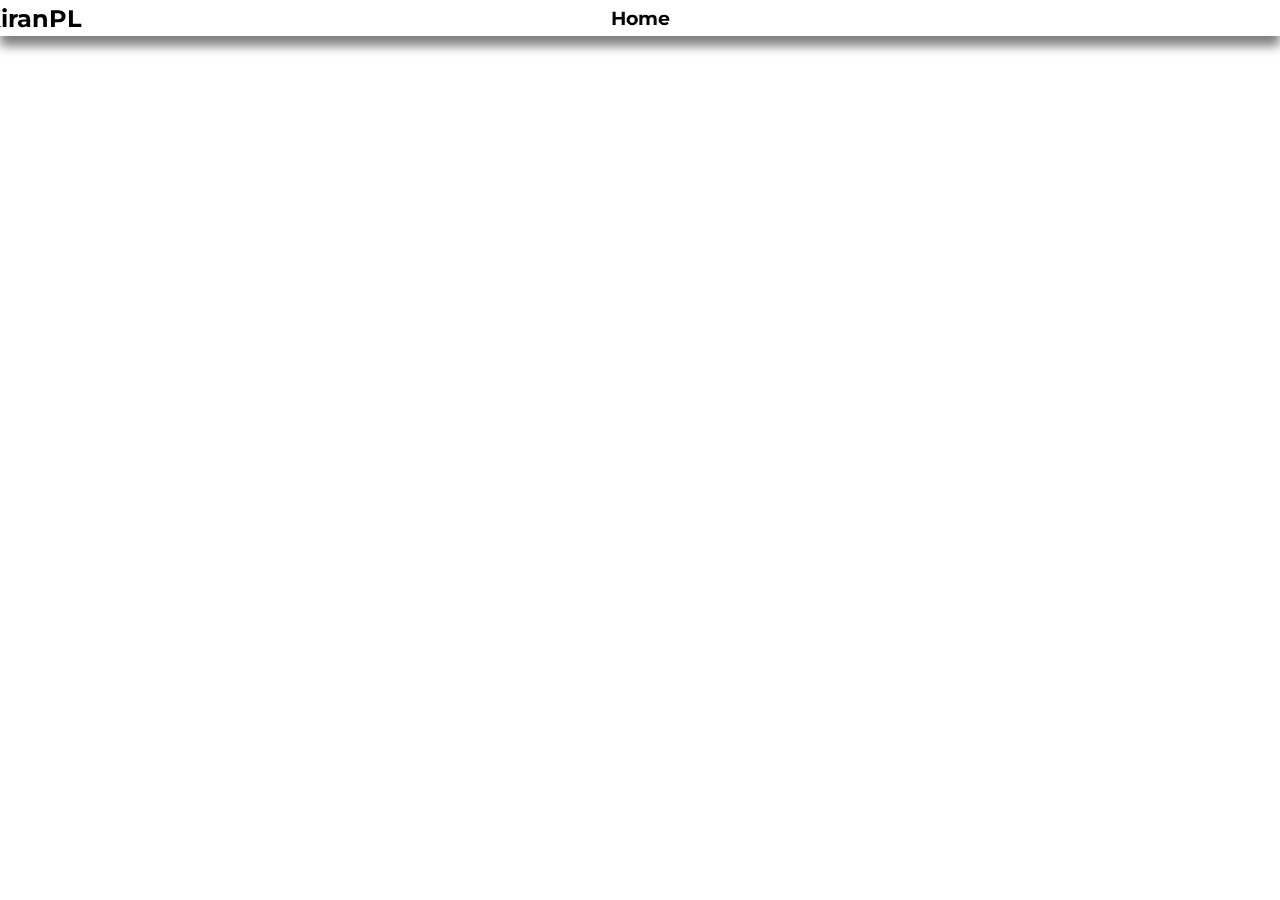
==== index.html @ 4ae344c5 "save 1" ====
<!DOCTYPE html>
<html lang="en-ca">

<head>
    <title>Kiran's Website</title>
    <link rel="apple-touch-icon" sizes="180x180" href="assets/apple-touch-icon.png">
    <link rel="icon" type="image/png" sizes="32x32" href="assets/favicon-32x32.png">
    <link rel="icon" type="image/png" sizes="16x16" href="assets/favicon-16x16.png">
    <link rel="manifest" href="assets/site.webmanifest">
    <link rel="preconnect" href="https://fonts.gstatic.com">
    <link rel="stylesheet" href="https://fonts.googleapis.com/css2?family=Montserrat:wght@200&display=swap">
    <link rel="stylesheet" href="assets/global.css">
</head>
<body>
    <div id="nav" class="globalnav light1">
        <h2 class="normaltext lighttxt logotext">KiranPL</h2>
    <a href="index.html">
        <h3 class="normaltext lighttxt navtext">Home</h2>
    </a>

    </div>
</body>
</html>
---- assets/global.css ----
.globalnav{
    text-align: center;
    width: 100%;
    height: 4%;
    position: fixed;
    box-shadow: 0px 10px 10px grey;
}

.light1{
    background-color: rgb(255, 255, 255);
}

html{
    margin: 0;
}

body{
    margin: 0;
}



.normaltext{
    font-family: 'Montserrat', sans-serif;
}


.lighttxt{
    color: black;
}

.logotext{
    text-align: left;
    padding-left: 5%;
    margin: 0;
    position: absolute;
    top: 50%;
    -ms-transform: translate(-50%, -50%);
    transform: translate(-50%, -50%);

}


.navtext{
    text-align: center;
    margin: 0;
    position: absolute;
    top: 50%;
    left: 50%;
    -ms-transform: translate(-50%, -50%);
    transform: translate(-50%, -50%);
    text-decoration: none;

}
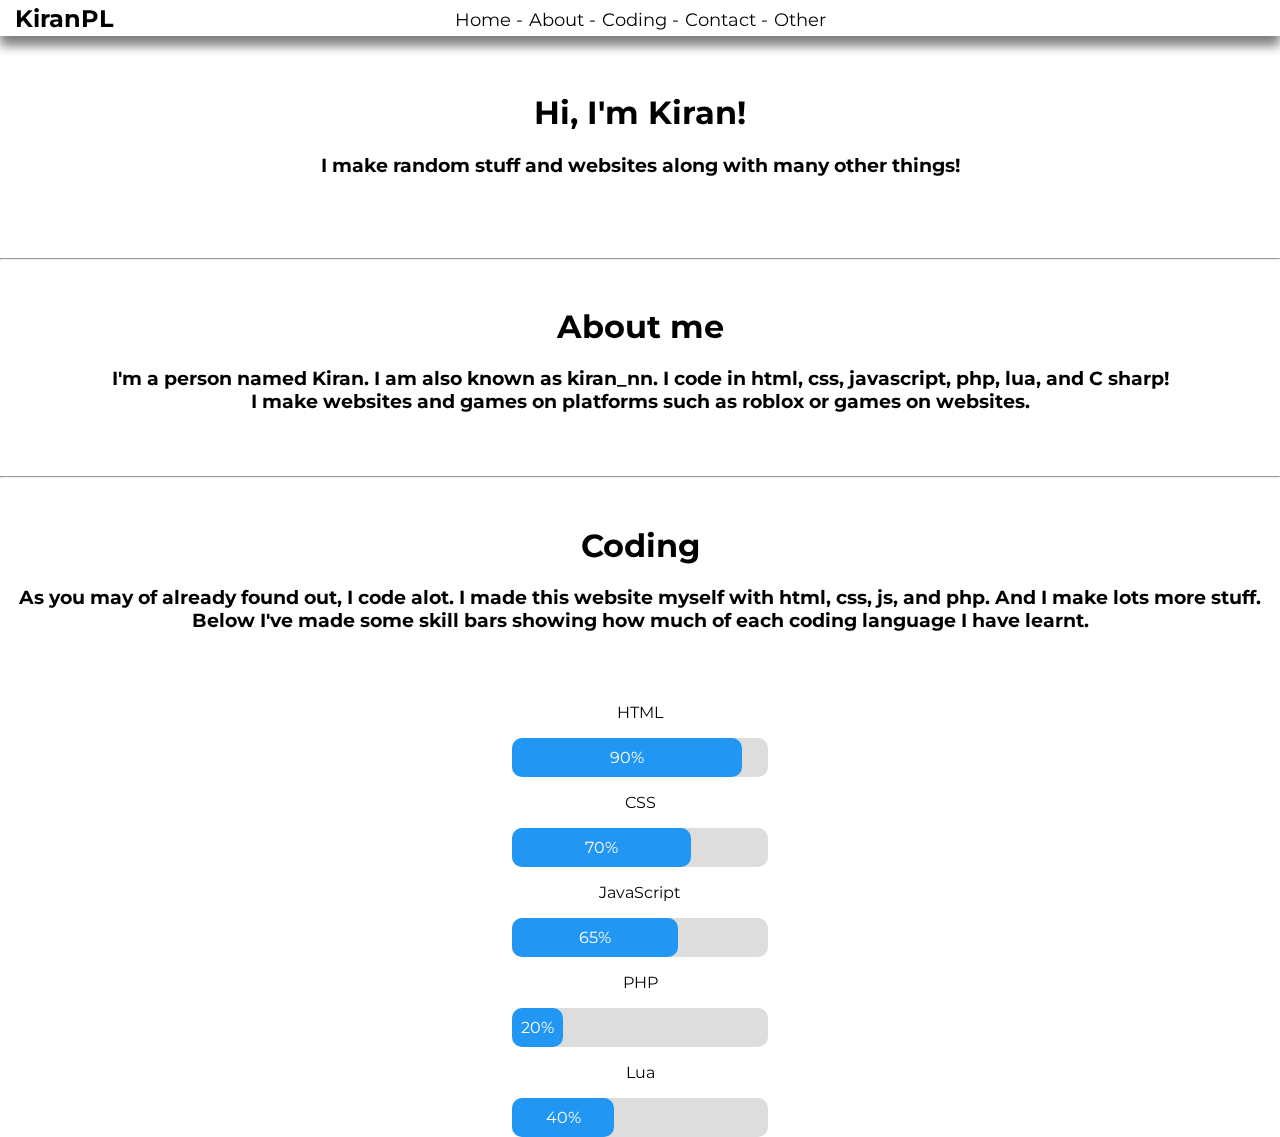
==== commit 4b0d6ee0: "added intro, about and coding parts aswell as the php form handler" ====
--- a/index.html
+++ b/index.html
@@ -6,18 +6,126 @@
     <link rel="apple-touch-icon" sizes="180x180" href="assets/apple-touch-icon.png">
     <link rel="icon" type="image/png" sizes="32x32" href="assets/favicon-32x32.png">
     <link rel="icon" type="image/png" sizes="16x16" href="assets/favicon-16x16.png">
-    <link rel="manifest" href="assets/site.webmanifest">
     <link rel="preconnect" href="https://fonts.gstatic.com">
     <link rel="stylesheet" href="https://fonts.googleapis.com/css2?family=Montserrat:wght@200&display=swap">
     <link rel="stylesheet" href="assets/global.css">
-</head>
-<body>
+    <meta name="viewport" content="width=device-width, initial-scale=1">
+    <link rel="stylesheet" href="https://unpkg.com/aos@next/dist/aos.css" />
+
+    <script src="https://ajax.googleapis.com/ajax/libs/jquery/3.5.1/jquery.min.js"></script>
     <div id="nav" class="globalnav light1">
-        <h2 class="normaltext lighttxt logotext">KiranPL</h2>
-    <a href="index.html">
-        <h3 class="normaltext lighttxt navtext">Home</h2>
-    </a>
+        <h2 onclick="change()" style="cursor: pointer;"id="logotochange" class="normaltext lighttxt logotext">KiranPL</h2>
+        <div class="containment navtext">
+            <a href="index.html" class="normaltext lighttxt anchorlinksnav">Home -</a>
+
+            <a href="#about" class="normaltext lighttxt anchorlinksnav">About -</a>
+
+            <a href="#coding" class="normaltext lighttxt anchorlinksnav">Coding -</a>
+
+            <a href="#contact" class="normaltext lighttxt anchorlinksnav">Contact -</a>
+
+            <a href="#other" class="normaltext lighttxt anchorlinksnav">Other</a>
+
+        </div>
 
     </div>
+
+</head>
+
+<body>
+    <div id="snackbar">Some text some message..</div>
+
+    <br>
+    <br>
+    <br>
+    <br>
+    <h1 class="h1 normaltext lighttxt" data-aos="fade-up"data-aos-duration="3000">Hi, I'm Kiran!</h1>
+    <h3 class="h1 normaltext lighttxt"data-aos="fade-up"data-aos-duration="3000" >I make random stuff and websites along with many other things!</h3>
+<br>
+<br>
+<br>
+<hr data-aos="fade-up"data-aos-duration="3000" >
+<br>
+<h1 id="about" class="h1 normaltext lighttxt" data-aos="fade-up"data-aos-duration="3000" >About me</h1>
+<h3 data-aos="fade-up"data-aos-duration="3000"  class="h1 normaltext lighttxt">I'm a person named Kiran. I am also known as kiran_nn. I code in html, css, javascript, php, lua, and C sharp! <br> I make websites and games on platforms such as roblox or games on websites. </h3>
+<br>
+<br>
+<hr data-aos="fade-up"data-aos-duration="3000" >
+<br>
+
+<h1 class="h1 normaltext lighttxt" data-aos="fade-up"data-aos-duration="3000">Coding</h1>
+<h3 class="h1 normaltext lighttxt"data-aos="fade-up"data-aos-duration="3000" >As you may of already found out, I code alot. I made this website myself with html, css, js, and php. And I make lots more stuff. <br>  Below I've made some skill bars showing how much of each coding language I have learnt. 
+</h3>
+<br>
+<br>
+
+<div data-aos="fade-up"data-aos-duration="3000" class="center">
+
+    <p class="normaltext lighttxt">HTML</p>
+<div class="container">
+  <div class="normaltext lighttxt skills html">90%</div>
+</div>
+
+<p class="normaltext lighttxt">CSS</p>
+<div class="container">
+  <div class="normaltext lighttxt skills css">70%</div>
+</div>
+
+<p class="normaltext lighttxt">JavaScript</p>
+<div class="container">
+  <div class="normaltext lighttxt skills js">65%</div>
+</div>
+
+<p class="normaltext lighttxt">PHP</p>
+<div class="container">
+  <div class="normaltext lighttxt skills php">20%</div>
+</div>
+
+<p class="normaltext lighttxt">Lua</p>
+<div class="container">
+  <div class="normaltext lighttxt skills lua">40%</div>
+</div>
+
+</div>
+
+
+<script>
+    function change(){
+        let randomizer = Math.floor(Math.random() *7)
+        let list = ["KiranPL","Kiran_nn","Kiran","Portfolio","Randomness","Objects","e"]
+        document.getElementById("logotochange").innerHTML = list[randomizer]
+    }
+
+    function snackbar(txt,clr) {
+  // Get the snackbar DIV
+  var x = document.getElementById("snackbar");
+
+  // Add the "show" class to DIV
+  x.className = "show";
+  x.innerHTML = txt;
+  x.style.backgroundColor = clr
+  // After 3 seconds, remove the show class from DIV
+  setTimeout(function(){ x.className = x.className.replace("show", ""); }, 3000);
+}
+
+
+const queryString = window.location.search;
+const urlParams = new URLSearchParams(queryString);
+if (urlParams.has('req')){
+
+    if (urlParams.get('req') == "formsubmit"){
+        snackbar("Successfully Contacted.","#00c24a")
+    }else if (urlParams.get('req') == "formfail"){
+        snackbar("Contact failure.","#c20300")
+    }
+
+}
+</script>
+<script src="https://unpkg.com/aos@next/dist/aos.js"></script>
+<script>
+  AOS.init();
+</script>
+
 </body>
+
 </html>--- a/assets/global.css
+++ b/assets/global.css
@@ -12,12 +12,19 @@
 
 html{
     margin: 0;
+    height: 100%;
+	scroll-behavior: smooth;
+
 }
 
 body{
     margin: 0;
 }
-
+@media screen and (prefers-reduced-motion: reduce) {
+	html {
+		scroll-behavior: auto;
+	}
+}
 
 
 .normaltext{
@@ -29,9 +36,22 @@
     color: black;
 }
 
+.h1{
+
+    text-align: center;
+}
+
+.lightico{
+    color: black;
+}
+
+.darkico{
+    color: white;
+}
+
 .logotext{
     text-align: left;
-    padding-left: 5%;
+    left: 3%;
     margin: 0;
     position: absolute;
     top: 50%;
@@ -41,14 +61,155 @@
 }
 
 
+@media only screen and (max-width: 900px) {
+    .logotext {
+        text-align: left;
+        left: 20%;
+        margin: 0;
+        position: absolute;
+        top: 50%;
+        -ms-transform: translate(-50%, -50%);
+        transform: translate(-50%, -50%);
+        }
+  }
+  
+  @media only screen and (max-width: 1730px) {
+    .logotext {
+        text-align: left;
+        left: 5%;
+        margin: 0;
+        position: absolute;
+        top: 50%;
+        -ms-transform: translate(-50%, -50%);
+        transform: translate(-50%, -50%);
+        }
+  }
+
+
+
+
 .navtext{
-    text-align: center;
-    margin: 0;
     position: absolute;
+    text-decoration: none;
+    font-size: x-large;
     top: 50%;
     left: 50%;
     -ms-transform: translate(-50%, -50%);
     transform: translate(-50%, -50%);
+  
+
+}
+
+#hash{
+    color: black;
+    top: 200%;
+    padding-top: 10000px;
+}
+
+.hash{
+    color: black;
+    bottom: 200%;
+}
+
+.wave1{
+    padding-top: 20%;
+    padding-bottom: 0;
+    margin: 0;
+}
+
+.wavebottom{
+    background-color: #0099ff;
+    margin: 0;
+    height: 100px;
+}
+/* The snackbar - position it at the bottom and in the middle of the screen */
+#snackbar {
+    visibility: hidden; /* Hidden by default. Visible on click */
+    min-width: 250px; /* Set a default minimum width */
+    margin-left: -125px; /* Divide value of min-width by 2 */
+     /* Black background color */
+    color: #fff; /* White text color */
+    text-align: center; /* Centered text */
+    border-radius: 2px; /* Rounded borders */
+    padding: 16px; /* Padding */
+    position: fixed; /* Sit on top of the screen */
+    z-index: 1; /* Add a z-index if needed */
+    left: 50%; /* Center the snackbar */
+    bottom: 30px; /* 30px from the bottom */
+    font-family: Arial, Helvetica, sans-serif;
+  }
+  
+  /* Show the snackbar when clicking on a button (class added with JavaScript) */
+  #snackbar.show {
+    visibility: visible; /* Show the snackbar */
+    /* Add animation: Take 0.5 seconds to fade in and out the snackbar.
+    However, delay the fade out process for 2.5 seconds */
+    -webkit-animation: fadein 0.5s, fadeout 0.5s 2.5s;
+    animation: fadein 0.5s, fadeout 0.5s 2.5s;
+  }
+  
+  /* Animations to fade the snackbar in and out */
+  @-webkit-keyframes fadein {
+    from {bottom: 0; opacity: 0;}
+    to {bottom: 30px; opacity: 1;}
+  }
+  
+  @keyframes fadein {
+    from {bottom: 0; opacity: 0;}
+    to {bottom: 30px; opacity: 1;}
+  }
+  
+  @-webkit-keyframes fadeout {
+    from {bottom: 30px; opacity: 1;}
+    to {bottom: 0; opacity: 0;}
+  }
+  
+  @keyframes fadeout {
+    from {bottom: 30px; opacity: 1;}
+    to {bottom: 0; opacity: 0;}
+  }
+  
+
+
+
+
+  .anchorlinksnav{
+      
     text-decoration: none;
-
-}+    font-size: large;
+    
+  }
+  
+
+  /* Make sure that padding behaves as expected */
+
+/* Container for skill bars */
+.container {
+    text-align: center;
+    margin: 0 auto;
+
+  border-radius: 10px;
+  width: 20%; /* Full width */
+  background-color: #ddd; /* Grey background */
+  text-align: center;
+}
+
+.skills {
+
+border-radius: 10px;
+  text-align: center; /* Right-align text */
+  padding-top: 10px; /* Add top padding */
+  padding-bottom: 10px; /* Add bottom padding */
+  color: white; /* White text color */
+}
+
+.html {width: 90%; background-color: #2196F3; text-align: center;} /* Green */
+.css {width: 70%; background-color: #2196F3; text-align: center;} /* Blue */
+.js {width: 65%; background-color: #2196F3; text-align: center;} /* Red */
+.php {width: 20%; background-color: #2196F3; text-align: center;} /* Dark Grey */
+.lua {width: 40%; background-color: #2196F3; text-align: center;} /* Dark Grey */
+
+.center{
+    text-align: center;
+}
+
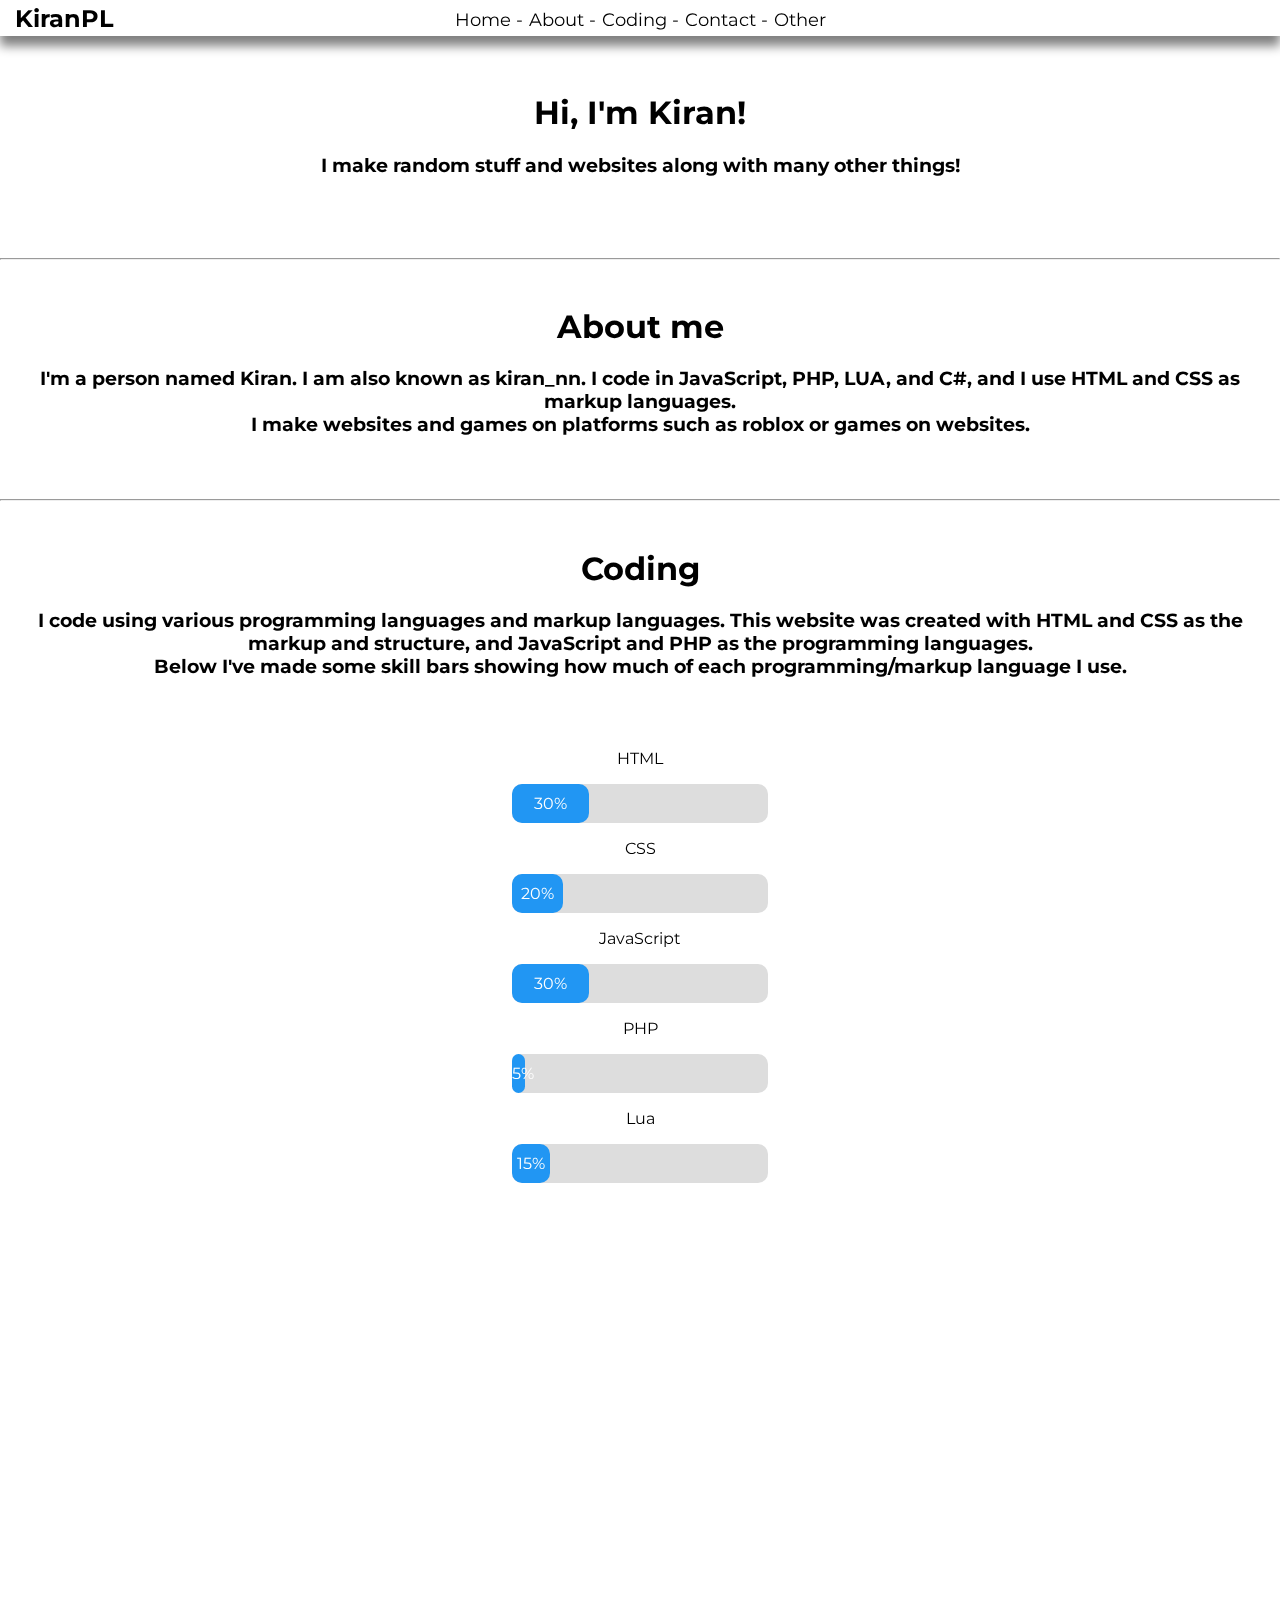
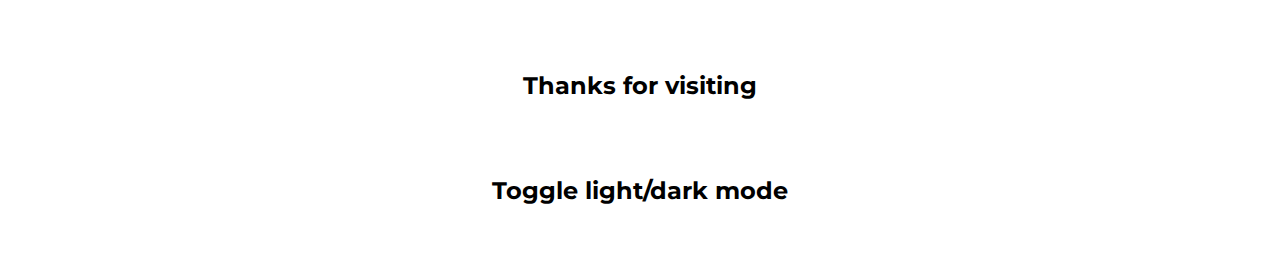
==== commit bf8d99cb: "finished!!" ====
--- a/index.html
+++ b/index.html
@@ -2,6 +2,8 @@
 <html lang="en-ca">
 
 <head>
+    <script src="https://ajax.googleapis.com/ajax/libs/jquery/3.5.1/jquery.min.js"></script>
+
     <title>Kiran's Website</title>
     <link rel="apple-touch-icon" sizes="180x180" href="assets/apple-touch-icon.png">
     <link rel="icon" type="image/png" sizes="32x32" href="assets/favicon-32x32.png">
@@ -10,13 +12,12 @@
     <link rel="stylesheet" href="https://fonts.googleapis.com/css2?family=Montserrat:wght@200&display=swap">
     <link rel="stylesheet" href="assets/global.css">
     <meta name="viewport" content="width=device-width, initial-scale=1">
-    <link rel="stylesheet" href="https://unpkg.com/aos@next/dist/aos.css" />
-
-    <script src="https://ajax.googleapis.com/ajax/libs/jquery/3.5.1/jquery.min.js"></script>
+    <link rel="stylesheet" href="https://unpkg.com/aos@next/dist/aos.css"/>
+
     <div id="nav" class="globalnav light1">
         <h2 onclick="change()" style="cursor: pointer;"id="logotochange" class="normaltext lighttxt logotext">KiranPL</h2>
         <div class="containment navtext">
-            <a href="index.html" class="normaltext lighttxt anchorlinksnav">Home -</a>
+            <a href="#top" class="normaltext lighttxt anchorlinksnav">Home -</a>
 
             <a href="#about" class="normaltext lighttxt anchorlinksnav">About -</a>
 
@@ -32,14 +33,14 @@
 
 </head>
 
-<body>
+<body id="body">
     <div id="snackbar">Some text some message..</div>
 
     <br>
     <br>
     <br>
     <br>
-    <h1 class="h1 normaltext lighttxt" data-aos="fade-up"data-aos-duration="3000">Hi, I'm Kiran!</h1>
+    <h1 id="top" class="h1 normaltext lighttxt" data-aos="fade-up"data-aos-duration="3000">Hi, I'm Kiran!</h1>
     <h3 class="h1 normaltext lighttxt"data-aos="fade-up"data-aos-duration="3000" >I make random stuff and websites along with many other things!</h3>
 <br>
 <br>
@@ -47,14 +48,14 @@
 <hr data-aos="fade-up"data-aos-duration="3000" >
 <br>
 <h1 id="about" class="h1 normaltext lighttxt" data-aos="fade-up"data-aos-duration="3000" >About me</h1>
-<h3 data-aos="fade-up"data-aos-duration="3000"  class="h1 normaltext lighttxt">I'm a person named Kiran. I am also known as kiran_nn. I code in html, css, javascript, php, lua, and C sharp! <br> I make websites and games on platforms such as roblox or games on websites. </h3>
-<br>
-<br>
-<hr data-aos="fade-up"data-aos-duration="3000" >
-<br>
-
-<h1 class="h1 normaltext lighttxt" data-aos="fade-up"data-aos-duration="3000">Coding</h1>
-<h3 class="h1 normaltext lighttxt"data-aos="fade-up"data-aos-duration="3000" >As you may of already found out, I code alot. I made this website myself with html, css, js, and php. And I make lots more stuff. <br>  Below I've made some skill bars showing how much of each coding language I have learnt. 
+<h3 data-aos="fade-up"data-aos-duration="3000"  class="h1 normaltext lighttxt">I'm a person named Kiran. I am also known as kiran_nn. I code in JavaScript, PHP, LUA, and C#, and I use HTML and CSS as markup languages. <br> I make websites and games on platforms such as roblox or games on websites. </h3>
+<br>
+<br>
+<hr data-aos="fade-up"data-aos-duration="3000" >
+<br>
+
+<h1 id="coding" class="h1 normaltext lighttxt" data-aos="fade-up"data-aos-duration="3000">Coding</h1>
+<h3 class="h1 normaltext lighttxt"data-aos="fade-up"data-aos-duration="3000" >I code using various programming languages and markup languages. This website was created with HTML and CSS as the markup and structure, and JavaScript and PHP as the programming languages.<br>  Below I've made some skill bars showing how much of each programming/markup language I use. 
 </h3>
 <br>
 <br>
@@ -62,38 +63,83 @@
 <div data-aos="fade-up"data-aos-duration="3000" class="center">
 
     <p class="normaltext lighttxt">HTML</p>
-<div class="container">
-  <div class="normaltext lighttxt skills html">90%</div>
+<div class="containerlight">
+  <div class="normaltext lighttxt skills html">30%</div>
 </div>
 
 <p class="normaltext lighttxt">CSS</p>
-<div class="container">
-  <div class="normaltext lighttxt skills css">70%</div>
+<div class="containerlight">
+  <div class="normaltext lighttxt skills css">20%</div>
 </div>
 
 <p class="normaltext lighttxt">JavaScript</p>
-<div class="container">
-  <div class="normaltext lighttxt skills js">65%</div>
+<div class="containerlight">
+  <div class="normaltext lighttxt skills js">30%</div>
 </div>
 
 <p class="normaltext lighttxt">PHP</p>
-<div class="container">
-  <div class="normaltext lighttxt skills php">20%</div>
+<div class="containerlight">
+  <div class="normaltext lighttxt skills php">5%</div>
 </div>
 
 <p class="normaltext lighttxt">Lua</p>
-<div class="container">
-  <div class="normaltext lighttxt skills lua">40%</div>
-</div>
+<div class="containerlight">
+  <div class="normaltext lighttxt skills lua">15%</div>
+</div>
+
+</div>
+<br>
+<br>
+<hr data-aos="fade-up"data-aos-duration="3000" >
+<br>
+<h1 data-aos="fade-up"data-aos-duration="3000" id="contact" class="h1 normaltext lighttxt">Contact</h1>
+<h3  data-aos="fade-up"data-aos-duration="3000" class="h1 normaltext lighttxt">You can <a class="anchorlinksnav blue normaltext" href="mailto:kiran_nn@kiranpl.com">email me</a> or contact me on discord by friend requesting me. My discord username and tag: kiran#1000 <br>
+  You can also alternativley contact via <a class="anchorlinksnav blue normaltext" href="https://www.twitter.com/KiranPL0">twitter</a>.
+ </h3>
+
+<br>
+<br>
+<hr data-aos="fade-up"data-aos-duration="3000" >
+<br>
+<h1 data-aos="fade-up"data-aos-duration="3000" id="other" class="h1 normaltext lighttxt">Other</h1>
+<h3 data-aos="fade-up"data-aos-duration="3000"class="h1 normaltext lighttxt">There isn't any other options <i>yet!</i></h3>
+
+<br>
+<br>
+<br>
+
+
+<div hidden id="" data-aos="fade-up"data-aos-duration="3000" id="login"class="loginmain" style="text-align: center;margin: 0 auto;">
+  <h1 id="" class="h1 normaltext lighttxt">Contact</h1>
+  <form action="contacthandler.php" method="POST">
+      <input type="email" name="email" class = "centerpls textbox" placeholder="Email" value="">
+      <br>
+      <br>
+      <input type="text" name="subject" class = "centerpls textbox" placeholder="Subject" value="">
+      <br>
+      <br>
+      <input type="text"  name="contents" class = "centerpls textbox"  placeholder="Message" value="">
+      <br>
+      <br>
+
+      <input type="submit" name = "send" class = "submitt"value="Login">
+  </form>
 
 </div>
 
 
 <script>
+
+  var islightmode = true
     function change(){
         let randomizer = Math.floor(Math.random() *7)
         let list = ["KiranPL","Kiran_nn","Kiran","Portfolio","Randomness","Objects","e"]
         document.getElementById("logotochange").innerHTML = list[randomizer]
+    }
+    function change2(){
+        let randomizer = Math.floor(Math.random() *7)
+        let list = ["Thanks for visiting","Спасибо за визит","Merci de votre visite","Gracias por su visita","Obrigado pela visita","Danke für den Besuch","Dzięki za odwiedziny"]
+        document.getElementById("thanks").innerHTML = list[randomizer]
     }
 
     function snackbar(txt,clr) {
@@ -119,7 +165,101 @@
         snackbar("Contact failure.","#c20300")
     }
 
-}
+
+}
+
+function getCookie(name) {
+    var dc = document.cookie;
+    var prefix = name + "=";
+    var begin = dc.indexOf("; " + prefix);
+    if (begin == -1) {
+        begin = dc.indexOf(prefix);
+        if (begin != 0) return null;
+    }
+    else
+    {
+        begin += 2;
+        var end = document.cookie.indexOf(";", begin);
+        if (end == -1) {
+        end = dc.length;
+        }
+    }
+    // because unescape has been deprecated, replaced with decodeURI
+    //return unescape(dc.substring(begin + prefix.length, end));
+    return decodeURI(dc.substring(begin + prefix.length, end));
+} 
+
+ function darkmode() {
+
+  var myCookie = getCookie("mode");
+
+if (myCookie == null) {
+  document.cookie = "mode=dark; expires=Thu, 18 Dec 2021 12:00:00 UTC";
+
+}
+else {
+  document.cookie = "mode=dark; expires=Thu, 18 Dec 2021 12:00:00 UTC";
+}
+
+  $('.light1').addClass('dark1'); 
+  $('.light1').removeClass('light1'); 
+  $('.lighttxt').addClass('darktxt'); 
+  $('.lighttxt').removeClass('lighttxt'); 
+  $('.containerlight').addClass('containerdark'); 
+  $('.containerlight').removeClass('containerlight'); 
+
+  document.getElementById("body").style.backgroundColor = "#303030"
+  islightmode = false
+}
+function lightmode() {
+
+var myCookie = getCookie("mode");
+
+if (myCookie == null) {
+document.cookie = "mode=light; expires=Thu, 18 Dec 2021 12:00:00 UTC";
+
+}
+else {
+document.cookie = "mode=light; expires=Thu, 18 Dec 2021 12:00:00 UTC";
+}
+
+$('.dark1').addClass('light1'); 
+$('.dark1').removeClass('dark1'); 
+$('.darktxt').addClass('lighttxt'); 
+$('.darktxt').removeClass('darktxt'); 
+$('.containerdark').addClass('containerlight'); 
+$('.containerdark').removeClass('containerdark'); 
+
+document.getElementById("body").style.backgroundColor = "#ffffff"
+islightmode = false
+}
+
+
+
+$( document ).ready(function() {
+
+    var tocheck = getCookie("mode")
+    if (tocheck == null){
+
+    }else if (tocheck == "dark"){
+      darkmode()
+      islightmode = false
+    }else if (tocheck == "light"){
+      lightmode()
+      islightmode = true
+    }
+});
+
+function togglemodes(){
+  if (islightmode == true){
+    darkmode()
+    islightmode = false
+  }else if (islightmode == false){
+    lightmode()
+    islightmode = true
+  }
+}
+
 </script>
 <script src="https://unpkg.com/aos@next/dist/aos.js"></script>
 <script>
@@ -127,5 +267,14 @@
 </script>
 
 </body>
-
+<footer>
+<h2 onclick="change2()" id="thanks" style="cursor: pointer;" class="normaltext lighttxt center">Thanks for visiting</h2>
+<br>
+<br>
+<h2 onclick="togglemodes()" id="e" style="cursor: pointer;" class="normaltext lighttxt center">Toggle light/dark mode</h2>
+
+<br>
+<br>
+
+</footer>
 </html>--- a/assets/global.css
+++ b/assets/global.css
@@ -1,3 +1,8 @@
+
+@import url('https://fonts.googleapis.com/css2?family=Lato:wght@300&display=swap');
+@import url('https://fonts.googleapis.com/css2?family=Titillium+Web:wght@200&display=swap');
+
+
 .globalnav{
     text-align: center;
     width: 100%;
@@ -9,6 +14,9 @@
 .light1{
     background-color: rgb(255, 255, 255);
 }
+.dark1{
+    background-color: rgb(48, 48, 48);
+}
 
 html{
     margin: 0;
@@ -34,6 +42,10 @@
 
 .lighttxt{
     color: black;
+}
+
+.darktxt{
+    color: white;
 }
 
 .h1{
@@ -179,18 +191,31 @@
     font-size: large;
     
   }
+
+  .blue{
+      color: rgb(0, 132, 255);
+  }
   
 
   /* Make sure that padding behaves as expected */
 
 /* Container for skill bars */
-.container {
+.containerlight {
     text-align: center;
     margin: 0 auto;
 
   border-radius: 10px;
   width: 20%; /* Full width */
   background-color: #ddd; /* Grey background */
+  text-align: center;
+}
+.containerdark {
+    text-align: center;
+    margin: 0 auto;
+
+  border-radius: 10px;
+  width: 20%; /* Full width */
+  background-color: rgb(71, 71, 71); /* Grey background */
   text-align: center;
 }
 
@@ -202,14 +227,115 @@
   padding-bottom: 10px; /* Add bottom padding */
   color: white; /* White text color */
 }
-
-.html {width: 90%; background-color: #2196F3; text-align: center;} /* Green */
-.css {width: 70%; background-color: #2196F3; text-align: center;} /* Blue */
-.js {width: 65%; background-color: #2196F3; text-align: center;} /* Red */
-.php {width: 20%; background-color: #2196F3; text-align: center;} /* Dark Grey */
-.lua {width: 40%; background-color: #2196F3; text-align: center;} /* Dark Grey */
+.html {width: 30%; background-color: #2196F3; text-align: center;} /* Green */
+.css {width: 20%; background-color: #2196F3; text-align: center;} /* Blue */
+.js {width: 30%; background-color: #2196F3; text-align: center;} /* Red */
+.php {width: 5%; background-color: #2196F3; text-align: center;} /* Dark Grey */
+.lua {width: 15%; background-color: #2196F3; text-align: center;} /* Dark Grey */
 
 .center{
     text-align: center;
 }
 
+.loginmain{
+    margin: 0 auto;
+    width: 15%;
+    height: 30%;
+    background-color: rgb(255, 255, 255);
+    text-align: center;
+    margin: 0;
+    position: absolute;
+    border-radius: 10px;
+    left: 42.5%;
+}
+
+
+
+.logintxt{
+    font-family: 'Titillium Web', sans-serif;
+
+}
+
+
+.menutxt{
+    text-align: center;
+    font-family: 'Titillium Web', sans-serif;
+
+}
+
+
+.submitt{
+    opacity: 0.6;
+    transition: 1s;
+    color: rgb(255, 255, 255);
+    background-color: rgb(0, 26, 255) ;
+    border-radius: 20px;
+    border: none;
+    outline: none;
+    cursor: pointer;
+    font-family: 'Titillium Web', sans-serif;
+    font-size: 15px;
+    padding-left: 10px;
+    padding-right: 10px;
+}
+
+.submitt:hover {opacity: 1}
+
+
+.linkk{
+    border-radius: 50%;
+    background-color: whitesmoke;
+    text-align: left;
+    height: 5%;
+    width: 2%;
+    text-align: center;
+      box-sizing: content-box;
+
+}
+
+.linkico{
+    width: 30px;
+    height: 30px;
+    text-align: center;
+    padding-top: 10px;
+    padding-bottom: 5px;
+}
+
+.linkdiv{
+    padding-top: 49%;
+}
+
+
+button{
+    outline: none;
+
+}
+
+
+
+
+  .centerpls{
+      text-align: center;
+  }
+
+
+.textbox{
+        border-color: rgb(202, 198, 198);
+
+    border-radius: 20px;
+    outline: none;
+    border-width: 1px;
+    height: 20px;
+}
+
+.checck{
+    padding-bottom: 10px;
+}
+
+.twitterico{
+    width: 4%;
+    height: 2%;
+    text-align: center;
+    margin: 0 auto;
+    background-position: center;
+}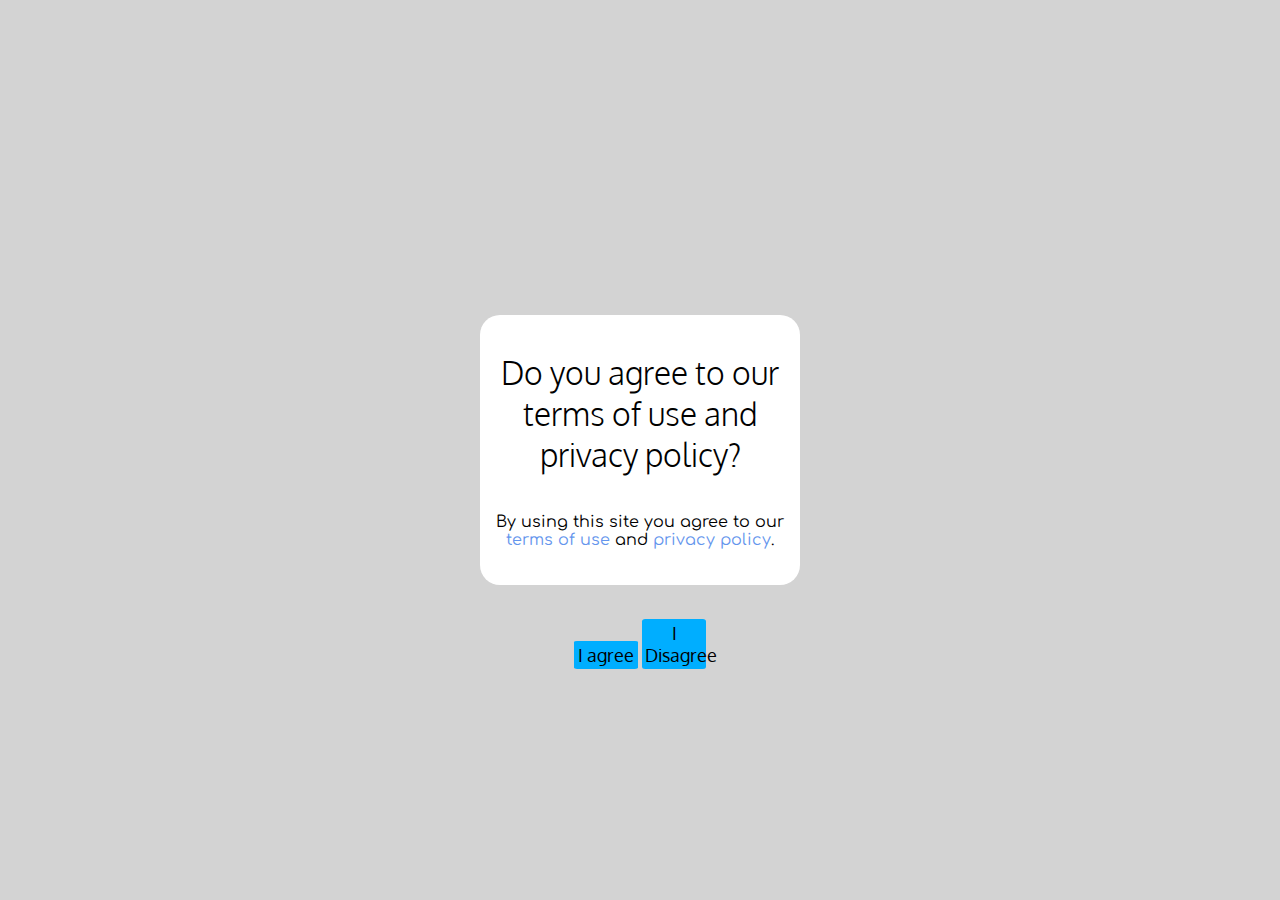
==== commit 5fe08098: "+ Added Terms Requirement And Cookie Checker" ====
--- a/index.html
+++ b/index.html
@@ -12,7 +12,6 @@
     <link rel="stylesheet" href="https://fonts.googleapis.com/css2?family=Montserrat:wght@200&display=swap">
     <link rel="stylesheet" href="assets/global.css">
     <meta name="viewport" content="width=device-width, initial-scale=1">
-    <link rel="stylesheet" href="https://unpkg.com/aos@next/dist/aos.css"/>
 
     <div id="nav" class="globalnav light1">
         <h2 onclick="change()" style="cursor: pointer;"id="logotochange" class="normaltext lighttxt logotext">KiranPL</h2>
@@ -28,12 +27,16 @@
             <a href="#other" class="normaltext lighttxt anchorlinksnav">Other</a>
 
         </div>
-
+      
     </div>
 
+    <!-- Load an icon library to show a hamburger menu (bars) on small screens -->
+<link rel="stylesheet" href="https://cdnjs.cloudflare.com/ajax/libs/font-awesome/4.7.0/css/font-awesome.min.css">
+
+
 </head>
 
-<body id="body">
+<body onload="checkcookie()" id="body">
     <div id="snackbar">Some text some message..</div>
 
     <br>
@@ -261,9 +264,8 @@
 }
 
 </script>
-<script src="https://unpkg.com/aos@next/dist/aos.js"></script>
-<script>
-  AOS.init();
+
+<script src="./src/check.js">
 </script>
 
 </body>
